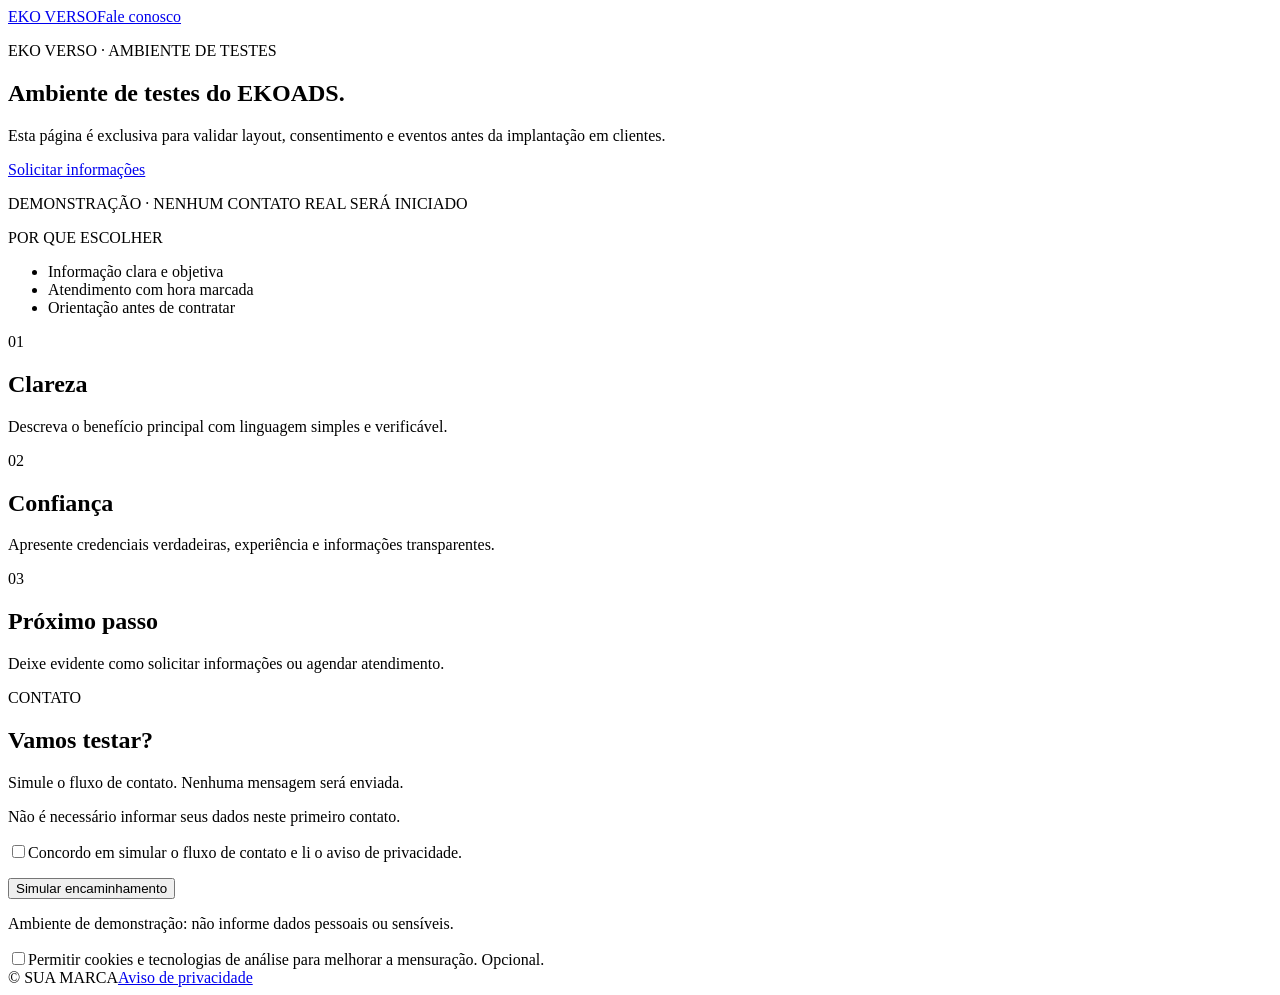
==== modules/landing-pages-demo/index.html @ 235c8230 "feat: add isolated Eko Verso landing page test environment" ====
<!doctype html>
<html lang="pt-BR">
<head>
<meta charset="utf-8"><meta name="viewport" content="width=device-width,initial-scale=1">
<meta name="description" content="Ambiente de homologação Eko Verso. Simulação local, sem envio de mensagens.">
<meta name="theme-color" content="#0b1020"><title>Eko Verso | Ambiente de testes</title>
<link rel="stylesheet" href="styles.css"><script src="config.js" defer></script><script src="gtm-loader.js" defer></script><script src="../tracking/event-validator.js" defer></script><script src="app.js" defer></script>
</head>
<body>
<header class="topbar"><a class="brand" href="#" aria-label="Página inicial">EKO VERSO</a><a class="top-cta" href="#contato">Fale conosco</a></header>
<main>
<section class="hero">
<div class="hero-copy"><p class="eyebrow">EKO VERSO · AMBIENTE DE TESTES</p><h1>Ambiente de testes do EKOADS.</h1><p class="lead">Esta página é exclusiva para validar layout, consentimento e eventos antes da implantação em clientes.</p><a class="button" href="#contato" data-track="hero_cta_click">Solicitar informações</a><p class="micro">DEMONSTRAÇÃO · NENHUM CONTATO REAL SERÁ INICIADO</p></div>
<div class="hero-card"><span class="card-kicker">POR QUE ESCOLHER</span><ul><li>Informação clara e objetiva</li><li>Atendimento com hora marcada</li><li>Orientação antes de contratar</li></ul></div>
</section>
<section class="benefits"><article><span>01</span><h2>Clareza</h2><p>Descreva o benefício principal com linguagem simples e verificável.</p></article><article><span>02</span><h2>Confiança</h2><p>Apresente credenciais verdadeiras, experiência e informações transparentes.</p></article><article><span>03</span><h2>Próximo passo</h2><p>Deixe evidente como solicitar informações ou agendar atendimento.</p></article></section>
<section class="contact" id="contato"><div><p class="eyebrow">CONTATO</p><h2>Vamos testar?</h2><p>Simule o fluxo de contato. Nenhuma mensagem será enviada.</p></div>
<form id="lead-form" novalidate><p class="form-intro">Não é necessário informar seus dados neste primeiro contato.</p><label class="consent"><input id="consent" type="checkbox" required><span>Concordo em simular o fluxo de contato e li o aviso de privacidade.</span></label><p id="form-error" class="error" role="alert" aria-live="polite"></p><button class="button" type="submit">Simular encaminhamento</button><p class="privacy">Ambiente de demonstração: não informe dados pessoais ou sensíveis.</p><label class="consent"><input id="analytics-consent" type="checkbox"><span>Permitir cookies e tecnologias de análise para melhorar a mensuração. Opcional.</span></label></form>
</section>
</main>
<footer><span>© <span id="year"></span> SUA MARCA</span><a href="#" id="privacy-link">Aviso de privacidade</a></footer>
<div class="modal" id="privacy-modal" hidden><div class="modal-card" role="dialog" aria-modal="true" aria-labelledby="privacy-title"><button id="close-privacy" class="close" aria-label="Fechar">×</button><h2 id="privacy-title">Aviso de privacidade</h2><p>Este modelo não armazena os dados do formulário em servidor. Ao continuar, você abrirá o WhatsApp, serviço externo sujeito às próprias políticas. Use somente dados necessários para iniciar o contato. Não compartilhe informações clínicas ou sensíveis por este formulário.</p></div></div>
<noscript>Ative JavaScript para usar o formulário de contato.</noscript>
</body></html>
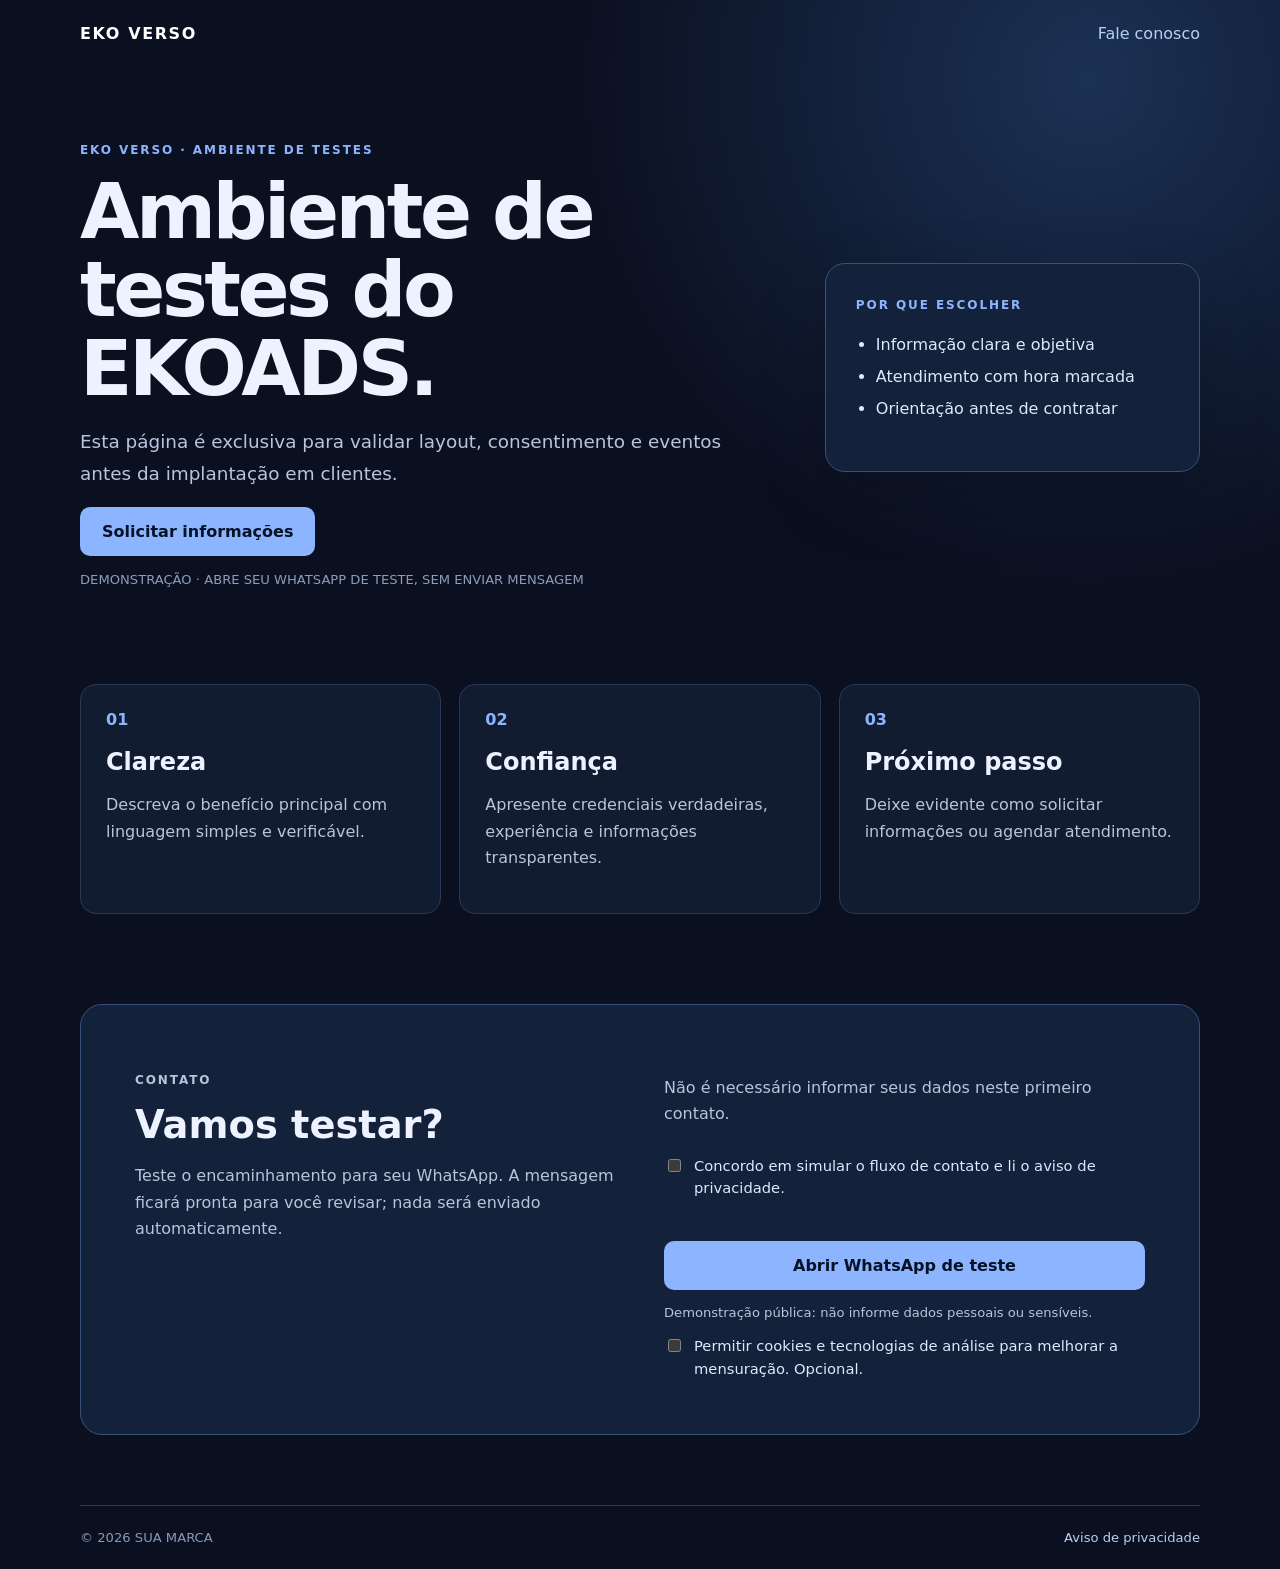
==== commit ffdf7ae8: "docs: clarify demo WhatsApp handoff" ====
--- a/modules/landing-pages-demo/index.html
+++ b/modules/landing-pages-demo/index.html
@@ -10,12 +10,12 @@
 <header class="topbar"><a class="brand" href="#" aria-label="Página inicial">EKO VERSO</a><a class="top-cta" href="#contato">Fale conosco</a></header>
 <main>
 <section class="hero">
-<div class="hero-copy"><p class="eyebrow">EKO VERSO · AMBIENTE DE TESTES</p><h1>Ambiente de testes do EKOADS.</h1><p class="lead">Esta página é exclusiva para validar layout, consentimento e eventos antes da implantação em clientes.</p><a class="button" href="#contato" data-track="hero_cta_click">Solicitar informações</a><p class="micro">DEMONSTRAÇÃO · NENHUM CONTATO REAL SERÁ INICIADO</p></div>
+<div class="hero-copy"><p class="eyebrow">EKO VERSO · AMBIENTE DE TESTES</p><h1>Ambiente de testes do EKOADS.</h1><p class="lead">Esta página é exclusiva para validar layout, consentimento e eventos antes da implantação em clientes.</p><a class="button" href="#contato" data-track="hero_cta_click">Solicitar informações</a><p class="micro">DEMONSTRAÇÃO · ABRE SEU WHATSAPP DE TESTE, SEM ENVIAR MENSAGEM</p></div>
 <div class="hero-card"><span class="card-kicker">POR QUE ESCOLHER</span><ul><li>Informação clara e objetiva</li><li>Atendimento com hora marcada</li><li>Orientação antes de contratar</li></ul></div>
 </section>
 <section class="benefits"><article><span>01</span><h2>Clareza</h2><p>Descreva o benefício principal com linguagem simples e verificável.</p></article><article><span>02</span><h2>Confiança</h2><p>Apresente credenciais verdadeiras, experiência e informações transparentes.</p></article><article><span>03</span><h2>Próximo passo</h2><p>Deixe evidente como solicitar informações ou agendar atendimento.</p></article></section>
-<section class="contact" id="contato"><div><p class="eyebrow">CONTATO</p><h2>Vamos testar?</h2><p>Simule o fluxo de contato. Nenhuma mensagem será enviada.</p></div>
-<form id="lead-form" novalidate><p class="form-intro">Não é necessário informar seus dados neste primeiro contato.</p><label class="consent"><input id="consent" type="checkbox" required><span>Concordo em simular o fluxo de contato e li o aviso de privacidade.</span></label><p id="form-error" class="error" role="alert" aria-live="polite"></p><button class="button" type="submit">Simular encaminhamento</button><p class="privacy">Ambiente de demonstração: não informe dados pessoais ou sensíveis.</p><label class="consent"><input id="analytics-consent" type="checkbox"><span>Permitir cookies e tecnologias de análise para melhorar a mensuração. Opcional.</span></label></form>
+<section class="contact" id="contato"><div><p class="eyebrow">CONTATO</p><h2>Vamos testar?</h2><p>Teste o encaminhamento para seu WhatsApp. A mensagem ficará pronta para você revisar; nada será enviado automaticamente.</p></div>
+<form id="lead-form" novalidate><p class="form-intro">Não é necessário informar seus dados neste primeiro contato.</p><label class="consent"><input id="consent" type="checkbox" required><span>Concordo em simular o fluxo de contato e li o aviso de privacidade.</span></label><p id="form-error" class="error" role="alert" aria-live="polite"></p><button class="button" type="submit">Abrir WhatsApp de teste</button><p class="privacy">Demonstração pública: não informe dados pessoais ou sensíveis.</p><label class="consent"><input id="analytics-consent" type="checkbox"><span>Permitir cookies e tecnologias de análise para melhorar a mensuração. Opcional.</span></label></form>
 </section>
 </main>
 <footer><span>© <span id="year"></span> SUA MARCA</span><a href="#" id="privacy-link">Aviso de privacidade</a></footer>
--- a/modules/landing-pages-demo/styles.css
+++ b/modules/landing-pages-demo/styles.css
@@ -0,0 +1 @@
+:root{font-family:Inter,ui-sans-serif,system-ui,-apple-system,"Segoe UI",sans-serif;color:#eef2ff;background:#0b1020;color-scheme:dark}*{box-sizing:border-box}html{scroll-behavior:smooth}body{margin:0;background:radial-gradient(circle at 85% 5%,#1b3155 0,transparent 32rem),#0b1020}.topbar,footer{width:min(1120px,calc(100% - 40px));margin:auto;display:flex;align-items:center;justify-content:space-between;padding:24px 0}.brand{font-weight:900;letter-spacing:.1em;color:#fff;text-decoration:none}.top-cta,footer a{color:#b8cff5;text-decoration:none}.hero{width:min(1120px,calc(100% - 40px));margin:64px auto 80px;display:grid;grid-template-columns:1.3fr .7fr;gap:48px;align-items:center}.eyebrow,.card-kicker{color:#8db5ff;font-size:.75rem;font-weight:800;letter-spacing:.16em}.hero h1{font-size:clamp(2.6rem,6vw,5rem);line-height:1.02;letter-spacing:-.045em;margin:16px 0}.lead{color:#b8c4dc;font-size:1.15rem;line-height:1.7;max-width:650px}.button{display:inline-flex;justify-content:center;align-items:center;border:0;border-radius:10px;background:#8db5ff;color:#071226;padding:15px 22px;font-weight:850;text-decoration:none;cursor:pointer;font:inherit;font-weight:850}.micro,.privacy{font-size:.82rem;color:#8d9db8;line-height:1.6}.hero-card{background:#14213a;border:1px solid #37517b;border-radius:20px;padding:30px;box-shadow:0 24px 70px #0003}.hero-card ul{padding-left:20px;color:#dce8ff;line-height:2}.benefits{width:min(1120px,calc(100% - 40px));margin:0 auto 90px;display:grid;grid-template-columns:repeat(3,1fr);gap:18px}.benefits article{padding:25px;border:1px solid #293955;border-radius:16px;background:#111c31}.benefits article span{color:#8db5ff;font-weight:900}.benefits h2{margin-bottom:8px}.benefits p,.contact p{color:#b8c4dc;line-height:1.65}.contact{width:min(1120px,calc(100% - 40px));margin:0 auto 70px;padding:clamp(24px,5vw,54px);display:grid;grid-template-columns:1fr 1fr;gap:48px;background:#14213a;border:1px solid #37517b;border-radius:22px}.contact h2{font-size:2.4rem;margin:8px 0}.contact form{display:grid;gap:12px}.contact label{font-size:.92rem;color:#dce8ff}.contact input:not([type=checkbox]){width:100%;padding:14px;border:1px solid #40516f;border-radius:9px;background:#0b1428;color:#fff;font:inherit}.consent{display:flex;gap:10px;align-items:flex-start;line-height:1.5}.consent input{margin-top:4px}.error{min-height:1.2em;color:#ffb4b4!important;font-size:.9rem;margin:0}.error.success{color:#9be7b0!important}.privacy{margin:0}footer{border-top:1px solid #293955;color:#8799b8;font-size:.82rem}.modal{position:fixed;inset:0;background:#000a;display:grid;place-items:center;padding:20px}.modal[hidden]{display:none}.modal-card{position:relative;max-width:520px;padding:30px;border-radius:16px;background:#14213a;border:1px solid #40516f;line-height:1.7}.close{position:absolute;right:14px;top:10px;background:none;border:0;color:#fff;font-size:1.8rem;cursor:pointer}@media(max-width:760px){.hero{grid-template-columns:1fr;margin:40px auto 60px;gap:28px}.benefits{grid-template-columns:1fr;margin-bottom:60px}.contact{grid-template-columns:1fr;gap:24px}.topbar,footer{width:calc(100% - 28px)}.hero,.benefits,.contact{width:calc(100% - 28px)}}
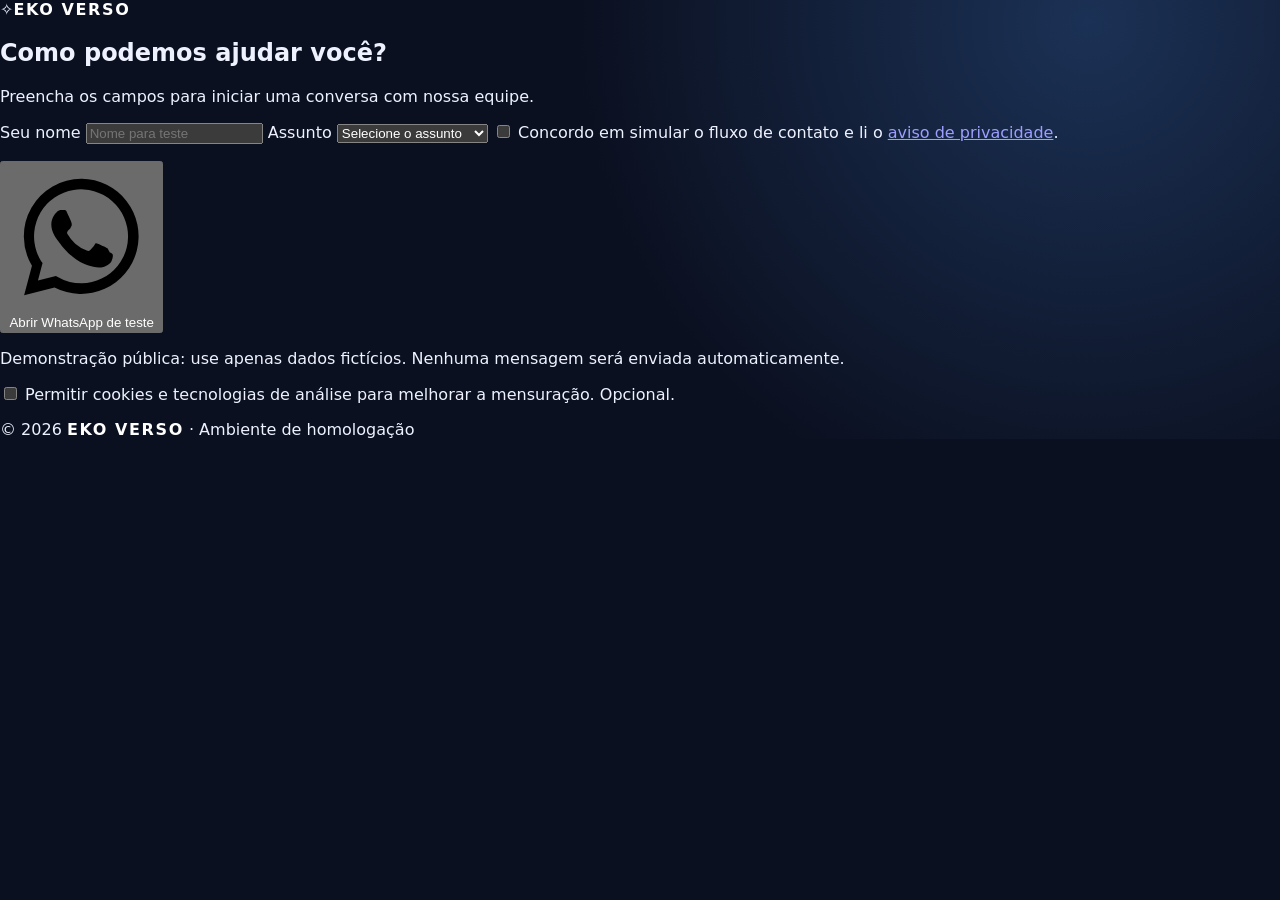
==== commit 24a6fd8c: "Redesign demo landing page as compact contact card" ====
--- a/modules/landing-pages-demo/index.html
+++ b/modules/landing-pages-demo/index.html
@@ -1,24 +1,66 @@
 <!doctype html>
 <html lang="pt-BR">
 <head>
-<meta charset="utf-8"><meta name="viewport" content="width=device-width,initial-scale=1">
-<meta name="description" content="Ambiente de homologação Eko Verso. Simulação local, sem envio de mensagens.">
-<meta name="theme-color" content="#0b1020"><title>Eko Verso | Ambiente de testes</title>
-<link rel="stylesheet" href="styles.css"><script src="config.js" defer></script><script src="gtm-loader.js" defer></script><script src="../tracking/event-validator.js" defer></script><script src="app.js" defer></script>
+<meta charset="utf-8">
+<meta name="viewport" content="width=device-width,initial-scale=1">
+<meta name="description" content="Ambiente de homologação Eko Verso. Simulação de contato sem envio automático de mensagens.">
+<meta name="theme-color" content="#f4f7fb">
+<title>Eko Verso | Atendimento de teste</title>
+<link rel="stylesheet" href="styles.css">
+<script src="config.js" defer></script>
+<script src="gtm-loader.js" defer></script>
+<script src="../tracking/event-validator.js" defer></script>
+<script src="app.js" defer></script>
 </head>
 <body>
-<header class="topbar"><a class="brand" href="#" aria-label="Página inicial">EKO VERSO</a><a class="top-cta" href="#contato">Fale conosco</a></header>
-<main>
-<section class="hero">
-<div class="hero-copy"><p class="eyebrow">EKO VERSO · AMBIENTE DE TESTES</p><h1>Ambiente de testes do EKOADS.</h1><p class="lead">Esta página é exclusiva para validar layout, consentimento e eventos antes da implantação em clientes.</p><a class="button" href="#contato" data-track="hero_cta_click">Solicitar informações</a><p class="micro">DEMONSTRAÇÃO · ABRE SEU WHATSAPP DE TESTE, SEM ENVIAR MENSAGEM</p></div>
-<div class="hero-card"><span class="card-kicker">POR QUE ESCOLHER</span><ul><li>Informação clara e objetiva</li><li>Atendimento com hora marcada</li><li>Orientação antes de contratar</li></ul></div>
-</section>
-<section class="benefits"><article><span>01</span><h2>Clareza</h2><p>Descreva o benefício principal com linguagem simples e verificável.</p></article><article><span>02</span><h2>Confiança</h2><p>Apresente credenciais verdadeiras, experiência e informações transparentes.</p></article><article><span>03</span><h2>Próximo passo</h2><p>Deixe evidente como solicitar informações ou agendar atendimento.</p></article></section>
-<section class="contact" id="contato"><div><p class="eyebrow">CONTATO</p><h2>Vamos testar?</h2><p>Teste o encaminhamento para seu WhatsApp. A mensagem ficará pronta para você revisar; nada será enviado automaticamente.</p></div>
-<form id="lead-form" novalidate><p class="form-intro">Não é necessário informar seus dados neste primeiro contato.</p><label class="consent"><input id="consent" type="checkbox" required><span>Concordo em simular o fluxo de contato e li o aviso de privacidade.</span></label><p id="form-error" class="error" role="alert" aria-live="polite"></p><button class="button" type="submit">Abrir WhatsApp de teste</button><p class="privacy">Demonstração pública: não informe dados pessoais ou sensíveis.</p><label class="consent"><input id="analytics-consent" type="checkbox"><span>Permitir cookies e tecnologias de análise para melhorar a mensuração. Opcional.</span></label></form>
-</section>
+<main class="page-shell">
+  <section class="contact-card" id="contato" aria-labelledby="page-title">
+    <div class="brand-mark" aria-hidden="true"><span class="brand-symbol">✧</span><span class="brand-name brand">EKO VERSO</span></div>
+    <h1 id="page-title">Como podemos ajudar você?</h1>
+    <p class="intro">Preencha os campos para iniciar uma conversa com nossa equipe.</p>
+
+    <form id="lead-form" novalidate>
+      <label class="field-label" for="lead-name">Seu nome</label>
+      <input id="lead-name" name="name" type="text" autocomplete="off" placeholder="Nome para teste" aria-label="Nome para teste">
+
+      <label class="field-label" for="lead-subject">Assunto</label>
+      <select id="lead-subject" name="subject">
+        <option value="">Selecione o assunto</option>
+        <option value="Informações gerais">Informações gerais</option>
+        <option value="Serviços">Conhecer os serviços</option>
+        <option value="Agendamento">Agendamento</option>
+      </select>
+
+      <label class="simulation-consent">
+        <input id="consent" type="checkbox" required>
+        <span>Concordo em simular o fluxo de contato e li o <a href="#" id="privacy-link">aviso de privacidade</a>.</span>
+      </label>
+
+      <p id="form-error" class="error" role="alert" aria-live="polite"></p>
+
+      <button class="whatsapp-button" type="submit" aria-label="Abrir WhatsApp de teste">
+        <svg viewBox="0 0 32 32" aria-hidden="true"><path d="M16 3.2A12.5 12.5 0 0 0 5.2 22.1L3.5 28.5l6.6-1.7A12.5 12.5 0 1 0 16 3.2Zm0 22.7a10.2 10.2 0 0 1-5.2-1.4l-.4-.2-3.9 1 1-3.8-.3-.4A10.2 10.2 0 1 1 16 25.9Zm5.6-7.6c-.3-.2-1.8-.9-2.1-1s-.5-.2-.7.2-.8 1-1 1.2-.4.2-.7.1a8.4 8.4 0 0 1-2.5-1.5 9.3 9.3 0 0 1-1.7-2.1c-.2-.3 0-.5.1-.7l.5-.5.3-.6c.1-.2 0-.4 0-.6s-.7-1.7-1-2.3c-.2-.6-.5-.5-.7-.5h-.6c-.2 0-.6.1-.9.4s-1.2 1.2-1.2 2.8 1.2 3.2 1.4 3.4 2.4 3.7 5.8 5.1c.8.3 1.4.5 1.9.6.8.2 1.5.2 2 .1.6-.1 1.8-.7 2-1.4.3-.7.3-1.3.2-1.4-.1-.2-.3-.3-.6-.4Z"/></svg>
+        <span>Abrir WhatsApp de teste</span>
+      </button>
+
+      <p class="demo-note">Demonstração pública: use apenas dados fictícios. Nenhuma mensagem será enviada automaticamente.</p>
+
+      <label class="analytics-consent">
+        <input id="analytics-consent" type="checkbox">
+        <span>Permitir cookies e tecnologias de análise para melhorar a mensuração. Opcional.</span>
+      </label>
+    </form>
+  </section>
+  <p class="page-foot">© <span id="year"></span> <span class="brand">EKO VERSO</span> · Ambiente de homologação</p>
 </main>
-<footer><span>© <span id="year"></span> SUA MARCA</span><a href="#" id="privacy-link">Aviso de privacidade</a></footer>
-<div class="modal" id="privacy-modal" hidden><div class="modal-card" role="dialog" aria-modal="true" aria-labelledby="privacy-title"><button id="close-privacy" class="close" aria-label="Fechar">×</button><h2 id="privacy-title">Aviso de privacidade</h2><p>Este modelo não armazena os dados do formulário em servidor. Ao continuar, você abrirá o WhatsApp, serviço externo sujeito às próprias políticas. Use somente dados necessários para iniciar o contato. Não compartilhe informações clínicas ou sensíveis por este formulário.</p></div></div>
-<noscript>Ative JavaScript para usar o formulário de contato.</noscript>
-</body></html>+
+<div class="modal" id="privacy-modal" hidden>
+  <div class="modal-card" role="dialog" aria-modal="true" aria-labelledby="privacy-title">
+    <button id="close-privacy" class="close" aria-label="Fechar">×</button>
+    <h2 id="privacy-title">Aviso de privacidade</h2>
+    <p>Este ambiente é demonstrativo. Não informe dados pessoais reais ou informações clínicas. Os dados digitados não são armazenados em servidor. Ao continuar, o WhatsApp será aberto para revisão; nenhuma mensagem será enviada automaticamente.</p>
+  </div>
+</div>
+<noscript>Ative JavaScript para usar a demonstração de contato.</noscript>
+</body>
+</html>
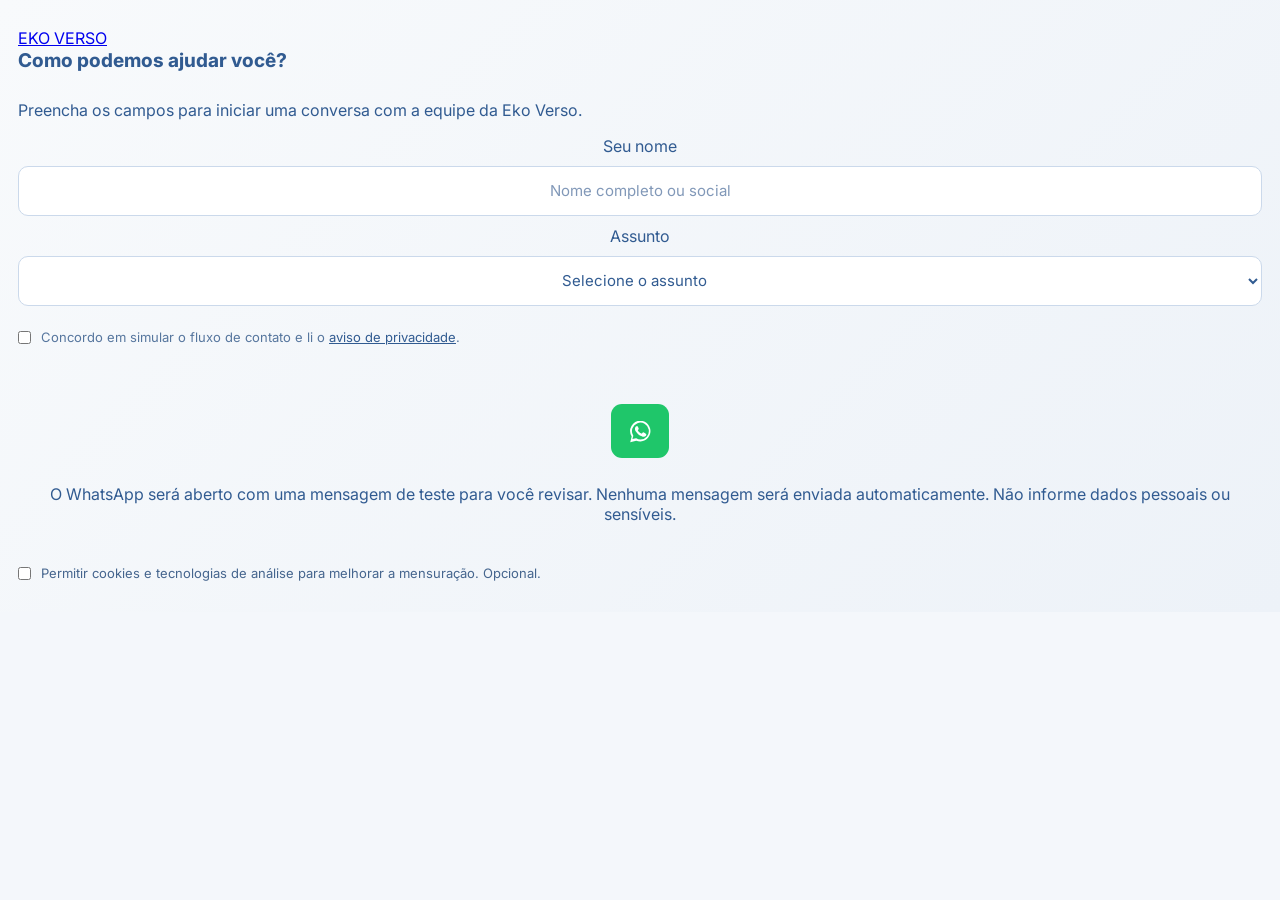
==== commit ec9cc84f: "Match EKOADS demo form to Eko Clinica campaign landing layout" ====
--- a/modules/landing-pages-demo/index.html
+++ b/modules/landing-pages-demo/index.html
@@ -1,66 +1,30 @@
 <!doctype html>
 <html lang="pt-BR">
 <head>
-<meta charset="utf-8">
-<meta name="viewport" content="width=device-width,initial-scale=1">
-<meta name="description" content="Ambiente de homologação Eko Verso. Simulação de contato sem envio automático de mensagens.">
-<meta name="theme-color" content="#f4f7fb">
-<title>Eko Verso | Atendimento de teste</title>
-<link rel="stylesheet" href="styles.css">
-<script src="config.js" defer></script>
-<script src="gtm-loader.js" defer></script>
-<script src="../tracking/event-validator.js" defer></script>
-<script src="app.js" defer></script>
+<meta charset="utf-8"><meta name="viewport" content="width=device-width, initial-scale=1">
+<meta name="description" content="Eko Verso Digital — formulário de demonstração para validar contato, consentimento e mensuração.">
+<meta name="theme-color" content="#f5f7fb"><title>Eko Verso | Contato de demonstração</title>
+<link rel="preconnect" href="https://fonts.googleapis.com"><link rel="preconnect" href="https://fonts.gstatic.com" crossorigin>
+<link href="https://fonts.googleapis.com/css2?family=Inter:wght@400;500;600;700;800&display=swap" rel="stylesheet">
+<link rel="stylesheet" href="styles.css?v=eko-clinica-layout-2">
+<script src="config.js" defer></script><script src="gtm-loader.js" defer></script>
+<script src="../tracking/event-validator.js" defer></script><script src="app.js" defer></script>
 </head>
 <body>
-<main class="page-shell">
-  <section class="contact-card" id="contato" aria-labelledby="page-title">
-    <div class="brand-mark" aria-hidden="true"><span class="brand-symbol">✧</span><span class="brand-name brand">EKO VERSO</span></div>
-    <h1 id="page-title">Como podemos ajudar você?</h1>
-    <p class="intro">Preencha os campos para iniciar uma conversa com nossa equipe.</p>
-
-    <form id="lead-form" novalidate>
-      <label class="field-label" for="lead-name">Seu nome</label>
-      <input id="lead-name" name="name" type="text" autocomplete="off" placeholder="Nome para teste" aria-label="Nome para teste">
-
-      <label class="field-label" for="lead-subject">Assunto</label>
-      <select id="lead-subject" name="subject">
-        <option value="">Selecione o assunto</option>
-        <option value="Informações gerais">Informações gerais</option>
-        <option value="Serviços">Conhecer os serviços</option>
-        <option value="Agendamento">Agendamento</option>
-      </select>
-
-      <label class="simulation-consent">
-        <input id="consent" type="checkbox" required>
-        <span>Concordo em simular o fluxo de contato e li o <a href="#" id="privacy-link">aviso de privacidade</a>.</span>
-      </label>
-
-      <p id="form-error" class="error" role="alert" aria-live="polite"></p>
-
-      <button class="whatsapp-button" type="submit" aria-label="Abrir WhatsApp de teste">
-        <svg viewBox="0 0 32 32" aria-hidden="true"><path d="M16 3.2A12.5 12.5 0 0 0 5.2 22.1L3.5 28.5l6.6-1.7A12.5 12.5 0 1 0 16 3.2Zm0 22.7a10.2 10.2 0 0 1-5.2-1.4l-.4-.2-3.9 1 1-3.8-.3-.4A10.2 10.2 0 1 1 16 25.9Zm5.6-7.6c-.3-.2-1.8-.9-2.1-1s-.5-.2-.7.2-.8 1-1 1.2-.4.2-.7.1a8.4 8.4 0 0 1-2.5-1.5 9.3 9.3 0 0 1-1.7-2.1c-.2-.3 0-.5.1-.7l.5-.5.3-.6c.1-.2 0-.4 0-.6s-.7-1.7-1-2.3c-.2-.6-.5-.5-.7-.5h-.6c-.2 0-.6.1-.9.4s-1.2 1.2-1.2 2.8 1.2 3.2 1.4 3.4 2.4 3.7 5.8 5.1c.8.3 1.4.5 1.9.6.8.2 1.5.2 2 .1.6-.1 1.8-.7 2-1.4.3-.7.3-1.3.2-1.4-.1-.2-.3-.3-.6-.4Z"/></svg>
-        <span>Abrir WhatsApp de teste</span>
-      </button>
-
-      <p class="demo-note">Demonstração pública: use apenas dados fictícios. Nenhuma mensagem será enviada automaticamente.</p>
-
-      <label class="analytics-consent">
-        <input id="analytics-consent" type="checkbox">
-        <span>Permitir cookies e tecnologias de análise para melhorar a mensuração. Opcional.</span>
-      </label>
-    </form>
-  </section>
-  <p class="page-foot">© <span id="year"></span> <span class="brand">EKO VERSO</span> · Ambiente de homologação</p>
-</main>
-
-<div class="modal" id="privacy-modal" hidden>
-  <div class="modal-card" role="dialog" aria-modal="true" aria-labelledby="privacy-title">
-    <button id="close-privacy" class="close" aria-label="Fechar">×</button>
-    <h2 id="privacy-title">Aviso de privacidade</h2>
-    <p>Este ambiente é demonstrativo. Não informe dados pessoais reais ou informações clínicas. Os dados digitados não são armazenados em servidor. Ao continuar, o WhatsApp será aberto para revisão; nenhuma mensagem será enviada automaticamente.</p>
-  </div>
-</div>
-<noscript>Ative JavaScript para usar a demonstração de contato.</noscript>
-</body>
-</html>+<main class="landing"><section class="card" aria-labelledby="form-title">
+<a class="brand" href="#form-title" aria-label="Eko Verso Digital"><span class="brand-symbol" aria-hidden="true">✦</span><span class="brand-name">EKO VERSO</span><span class="brand-subtitle">DIGITAL</span></a>
+<h1 id="form-title">Como podemos ajudar você?</h1>
+<p class="description">Preencha os campos para iniciar uma conversa com a equipe da Eko Verso.</p>
+<form id="lead-form" novalidate>
+<label for="lead-name">Seu nome</label><input id="lead-name" name="name" type="text" autocomplete="off" maxlength="80" placeholder="Nome completo ou social">
+<label for="lead-subject">Assunto</label><select id="lead-subject" name="subject">
+<option value="">Selecione o assunto</option><option value="Presença digital">Presença digital</option><option value="Sites e landing pages">Sites e landing pages</option><option value="Google Ads">Google Ads</option><option value="Meta Ads">Meta Ads</option><option value="Mensuração e analytics">Mensuração e analytics</option><option value="Outras informações">Outras informações</option>
+</select>
+<label class="simulation-consent"><input id="consent" type="checkbox" required><span>Concordo em simular o fluxo de contato e li o <a href="#" id="privacy-link">aviso de privacidade</a>.</span></label>
+<p id="form-error" class="feedback" role="status" aria-live="polite"></p>
+<button class="whatsapp-button" type="submit" aria-label="Continuar pelo WhatsApp"><svg viewBox="0 0 32 32" aria-hidden="true"><path fill="currentColor" d="M16.02 3.2a12.3 12.3 0 0 0-10.5 18.7L3.8 28.8l7.1-1.9a12.3 12.3 0 1 0 5.1-23.7Zm0 22.3c-1.8 0-3.5-.5-5-1.4l-.4-.2-4.2 1.1 1.1-4.1-.3-.4a10 10 0 1 1 8.8 5Zm5.5-7.5c-.3-.2-1.8-.9-2.1-1s-.5-.2-.7.2-.8 1-1 1.2-.4.2-.7.1a8.2 8.2 0 0 1-2.4-1.5 9 9 0 0 1-1.7-2.1c-.2-.3 0-.5.1-.6l.5-.6c.2-.2.2-.4.3-.6s0-.4 0-.6l-1-2.3c-.2-.6-.5-.5-.7-.5h-.6c-.2 0-.6.1-.9.4s-1.2 1.2-1.2 2.8 1.2 3.2 1.4 3.4c.2.2 2.4 3.7 5.8 5.1.8.4 1.4.5 1.9.7.8.2 1.5.2 2 .1.6-.1 1.8-.8 2.1-1.5s.3-1.4.2-1.5-.3-.2-.6-.4Z"/></svg></button>
+<p class="privacy">O WhatsApp será aberto com uma mensagem de teste para você revisar. Nenhuma mensagem será enviada automaticamente. Não informe dados pessoais ou sensíveis.</p>
+<label class="analytics-consent"><input id="analytics-consent" type="checkbox"><span>Permitir cookies e tecnologias de análise para melhorar a mensuração. Opcional.</span></label>
+</form></section></main>
+<div class="modal" id="privacy-modal" hidden><div class="modal-card" role="dialog" aria-modal="true" aria-labelledby="privacy-title"><button id="close-privacy" class="close" type="button" aria-label="Fechar">×</button><h2 id="privacy-title">Aviso de privacidade</h2><p>Esta é uma demonstração pública da Eko Verso Digital. Utilize somente informações fictícias. Os dados digitados não são armazenados em servidor. O WhatsApp será aberto para revisão e nenhuma mensagem será enviada automaticamente. O consentimento analítico é opcional e controla o carregamento das ferramentas de mensuração desta demonstração.</p></div></div>
+<noscript>Ative o JavaScript para utilizar esta demonstração.</noscript></body></html>
--- a/modules/landing-pages-demo/styles.css
+++ b/modules/landing-pages-demo/styles.css
@@ -1 +1,38 @@
-:root{font-family:Inter,ui-sans-serif,system-ui,-apple-system,"Segoe UI",sans-serif;color:#eef2ff;background:#0b1020;color-scheme:dark}*{box-sizing:border-box}html{scroll-behavior:smooth}body{margin:0;background:radial-gradient(circle at 85% 5%,#1b3155 0,transparent 32rem),#0b1020}.topbar,footer{width:min(1120px,calc(100% - 40px));margin:auto;display:flex;align-items:center;justify-content:space-between;padding:24px 0}.brand{font-weight:900;letter-spacing:.1em;color:#fff;text-decoration:none}.top-cta,footer a{color:#b8cff5;text-decoration:none}.hero{width:min(1120px,calc(100% - 40px));margin:64px auto 80px;display:grid;grid-template-columns:1.3fr .7fr;gap:48px;align-items:center}.eyebrow,.card-kicker{color:#8db5ff;font-size:.75rem;font-weight:800;letter-spacing:.16em}.hero h1{font-size:clamp(2.6rem,6vw,5rem);line-height:1.02;letter-spacing:-.045em;margin:16px 0}.lead{color:#b8c4dc;font-size:1.15rem;line-height:1.7;max-width:650px}.button{display:inline-flex;justify-content:center;align-items:center;border:0;border-radius:10px;background:#8db5ff;color:#071226;padding:15px 22px;font-weight:850;text-decoration:none;cursor:pointer;font:inherit;font-weight:850}.micro,.privacy{font-size:.82rem;color:#8d9db8;line-height:1.6}.hero-card{background:#14213a;border:1px solid #37517b;border-radius:20px;padding:30px;box-shadow:0 24px 70px #0003}.hero-card ul{padding-left:20px;color:#dce8ff;line-height:2}.benefits{width:min(1120px,calc(100% - 40px));margin:0 auto 90px;display:grid;grid-template-columns:repeat(3,1fr);gap:18px}.benefits article{padding:25px;border:1px solid #293955;border-radius:16px;background:#111c31}.benefits article span{color:#8db5ff;font-weight:900}.benefits h2{margin-bottom:8px}.benefits p,.contact p{color:#b8c4dc;line-height:1.65}.contact{width:min(1120px,calc(100% - 40px));margin:0 auto 70px;padding:clamp(24px,5vw,54px);display:grid;grid-template-columns:1fr 1fr;gap:48px;background:#14213a;border:1px solid #37517b;border-radius:22px}.contact h2{font-size:2.4rem;margin:8px 0}.contact form{display:grid;gap:12px}.contact label{font-size:.92rem;color:#dce8ff}.contact input:not([type=checkbox]){width:100%;padding:14px;border:1px solid #40516f;border-radius:9px;background:#0b1428;color:#fff;font:inherit}.consent{display:flex;gap:10px;align-items:flex-start;line-height:1.5}.consent input{margin-top:4px}.error{min-height:1.2em;color:#ffb4b4!important;font-size:.9rem;margin:0}.error.success{color:#9be7b0!important}.privacy{margin:0}footer{border-top:1px solid #293955;color:#8799b8;font-size:.82rem}.modal{position:fixed;inset:0;background:#000a;display:grid;place-items:center;padding:20px}.modal[hidden]{display:none}.modal-card{position:relative;max-width:520px;padding:30px;border-radius:16px;background:#14213a;border:1px solid #40516f;line-height:1.7}.close{position:absolute;right:14px;top:10px;background:none;border:0;color:#fff;font-size:1.8rem;cursor:pointer}@media(max-width:760px){.hero{grid-template-columns:1fr;margin:40px auto 60px;gap:28px}.benefits{grid-template-columns:1fr;margin-bottom:60px}.contact{grid-template-columns:1fr;gap:24px}.topbar,footer{width:calc(100% - 28px)}.hero,.benefits,.contact{width:calc(100% - 28px)}}+:root{font-family:Inter,ui-sans-serif,system-ui,-apple-system,"Segoe UI",sans-serif;color:#315b91;background:#f4f7fb;color-scheme:light;font-synthesis:none;text-rendering:optimizeLegibility}
+*{box-sizing:border-box}
+html,body{min-height:100%;margin:0}
+body{background:linear-gradient(135deg,#f8fafc 0%,#edf2f8 100%);display:grid;place-items:center;padding:28px 18px}
+.page-shell{width:100%;max-width:520px}
+.contact-card{width:100%;padding:38px 28px 30px;background:#f4f7fb;border-radius:15px;box-shadow:0 16px 42px rgba(29,53,87,.14);text-align:center}
+.brand-mark{width:58px;height:58px;margin:0 auto 28px;background:#0750ad;color:#fff;display:flex;flex-direction:column;align-items:center;justify-content:center;gap:1px}
+.brand-symbol{font-size:22px;line-height:1}
+.brand-name{font-size:6px;font-weight:800;letter-spacing:.06em;color:#fff}
+h1{font-size:19px;line-height:1.35;margin:0 0 26px;color:#315b91;font-weight:750}
+.intro{font-size:15px;line-height:1.5;color:#56769e;margin:0 0 27px}
+#lead-form{display:flex;flex-direction:column;gap:10px;text-align:center}
+.field-label{font-size:14px;font-weight:700;color:#315b91;margin-top:1px}
+#lead-name,#lead-subject{width:100%;height:50px;border:1px solid #cbd9eb;border-radius:10px;background:#fff;color:#315b91;padding:0 15px;font:inherit;font-size:15px;text-align:center;outline:none}
+#lead-name::placeholder{color:#8198b8}
+#lead-name:focus,#lead-subject:focus{border-color:#5d91d5;box-shadow:0 0 0 3px rgba(66,133,210,.12)}
+#lead-subject{appearance:auto;cursor:pointer}
+.simulation-consent,.analytics-consent{display:flex;align-items:flex-start;gap:10px;text-align:left;font-size:13px;line-height:1.5;color:#56769e}
+.simulation-consent{margin:12px 0 2px}
+.simulation-consent input,.analytics-consent input{flex:0 0 auto;margin:3px 0 0;accent-color:#0750ad}
+.simulation-consent a{color:#315b91;text-decoration:underline}
+.whatsapp-button{width:58px;height:54px;align-self:center;border:0;border-radius:11px;background:#1fc66a;color:white;display:flex;align-items:center;justify-content:center;gap:8px;cursor:pointer;margin:3px auto 0;padding:0 14px;transition:filter .15s,transform .15s}
+.whatsapp-button svg{width:27px;height:27px;fill:currentColor;flex:0 0 auto}
+.whatsapp-button span{position:absolute;width:1px;height:1px;overflow:hidden;clip:rect(0,0,0,0);white-space:nowrap}
+.whatsapp-button:hover{filter:brightness(.96);transform:translateY(-1px)}
+.whatsapp-button:focus-visible{outline:3px solid rgba(31,198,106,.3);outline-offset:3px}
+.demo-note{font-size:12px;line-height:1.5;color:#6682a7;margin:24px 0 4px}
+.analytics-consent{margin-top:14px;color:#45658e}
+.error{min-height:0;margin:0;color:#b42318;font-size:13px;line-height:1.4}
+.error:empty{display:none}
+.error.success{color:#16834b}
+.page-foot{text-align:center;color:#8a9db7;font-size:11px;margin:18px 0 0}
+.modal{position:fixed;inset:0;background:rgba(12,25,43,.48);display:grid;place-items:center;padding:20px}
+.modal[hidden]{display:none}
+.modal-card{position:relative;width:min(100%,480px);padding:30px;border-radius:14px;background:#f4f7fb;color:#45658e;box-shadow:0 18px 50px rgba(0,0,0,.2);line-height:1.65}
+.modal-card h2{font-size:19px;color:#315b91}
+.close{position:absolute;right:12px;top:8px;background:none;border:0;color:#315b91;font-size:28px;cursor:pointer}
+@media(max-width:480px){body{padding:18px 14px}.contact-card{padding:30px 20px 24px}.intro{font-size:14px}}
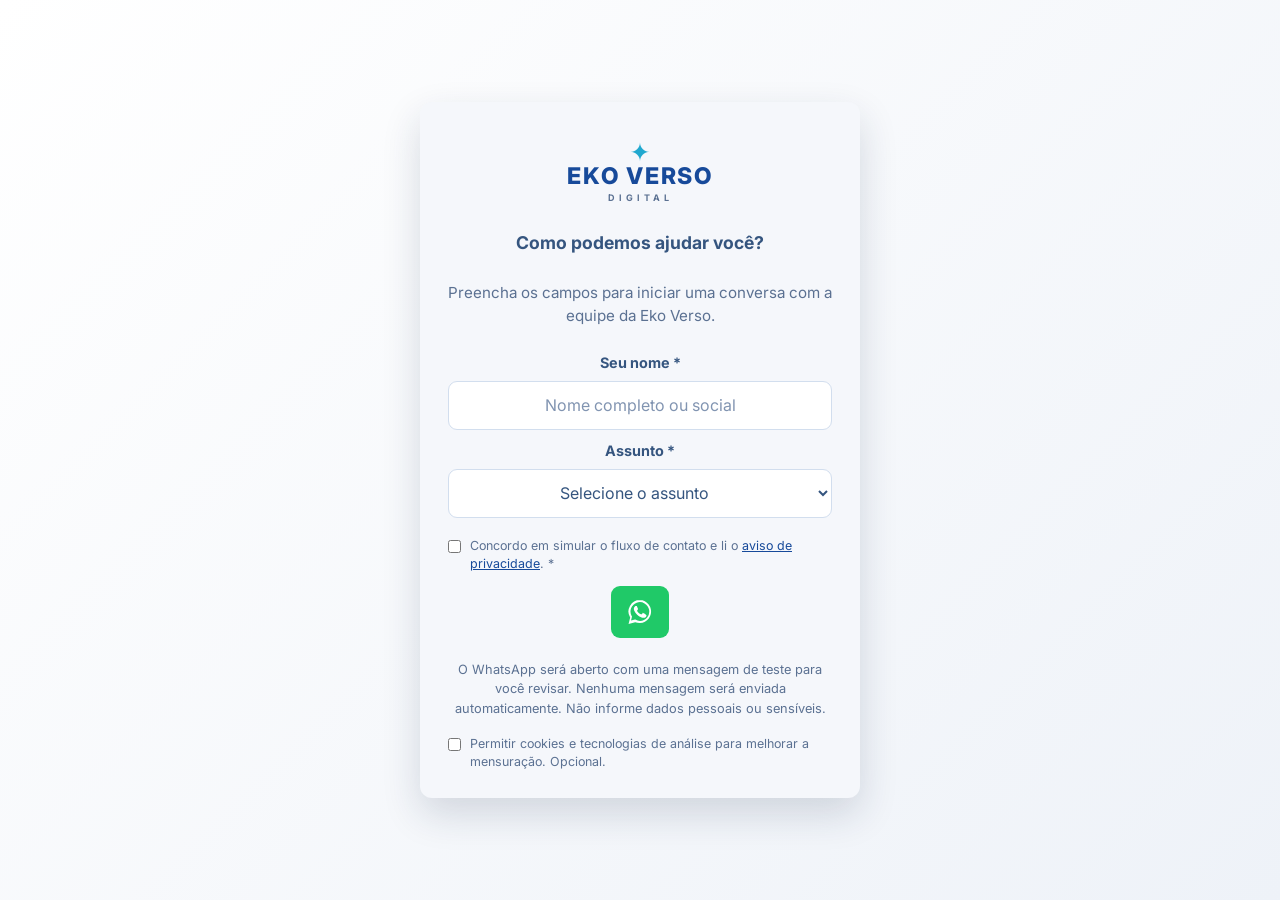
==== commit b6624761: "Mark demo lead name and subject as required" ====
--- a/modules/landing-pages-demo/index.html
+++ b/modules/landing-pages-demo/index.html
@@ -16,11 +16,11 @@
 <h1 id="form-title">Como podemos ajudar você?</h1>
 <p class="description">Preencha os campos para iniciar uma conversa com a equipe da Eko Verso.</p>
 <form id="lead-form" novalidate>
-<label for="lead-name">Seu nome</label><input id="lead-name" name="name" type="text" autocomplete="off" maxlength="80" placeholder="Nome completo ou social">
-<label for="lead-subject">Assunto</label><select id="lead-subject" name="subject">
+<label for="lead-name">Seu nome *</label><input id="lead-name" name="name" type="text" autocomplete="name" maxlength="80" placeholder="Nome completo ou social" required>
+<label for="lead-subject">Assunto *</label><select id="lead-subject" name="subject" required>
 <option value="">Selecione o assunto</option><option value="Presença digital">Presença digital</option><option value="Sites e landing pages">Sites e landing pages</option><option value="Google Ads">Google Ads</option><option value="Meta Ads">Meta Ads</option><option value="Mensuração e analytics">Mensuração e analytics</option><option value="Outras informações">Outras informações</option>
 </select>
-<label class="simulation-consent"><input id="consent" type="checkbox" required><span>Concordo em simular o fluxo de contato e li o <a href="#" id="privacy-link">aviso de privacidade</a>.</span></label>
+<label class="simulation-consent"><input id="consent" type="checkbox" required><span>Concordo em simular o fluxo de contato e li o <a href="#" id="privacy-link">aviso de privacidade</a>. *</span></label>
 <p id="form-error" class="feedback" role="status" aria-live="polite"></p>
 <button class="whatsapp-button" type="submit" aria-label="Continuar pelo WhatsApp"><svg viewBox="0 0 32 32" aria-hidden="true"><path fill="currentColor" d="M16.02 3.2a12.3 12.3 0 0 0-10.5 18.7L3.8 28.8l7.1-1.9a12.3 12.3 0 1 0 5.1-23.7Zm0 22.3c-1.8 0-3.5-.5-5-1.4l-.4-.2-4.2 1.1 1.1-4.1-.3-.4a10 10 0 1 1 8.8 5Zm5.5-7.5c-.3-.2-1.8-.9-2.1-1s-.5-.2-.7.2-.8 1-1 1.2-.4.2-.7.1a8.2 8.2 0 0 1-2.4-1.5 9 9 0 0 1-1.7-2.1c-.2-.3 0-.5.1-.6l.5-.6c.2-.2.2-.4.3-.6s0-.4 0-.6l-1-2.3c-.2-.6-.5-.5-.7-.5h-.6c-.2 0-.6.1-.9.4s-1.2 1.2-1.2 2.8 1.2 3.2 1.4 3.4c.2.2 2.4 3.7 5.8 5.1.8.4 1.4.5 1.9.7.8.2 1.5.2 2 .1.6-.1 1.8-.8 2.1-1.5s.3-1.4.2-1.5-.3-.2-.6-.4Z"/></svg></button>
 <p class="privacy">O WhatsApp será aberto com uma mensagem de teste para você revisar. Nenhuma mensagem será enviada automaticamente. Não informe dados pessoais ou sensíveis.</p>
--- a/modules/landing-pages-demo/styles.css
+++ b/modules/landing-pages-demo/styles.css
@@ -1,38 +1,21 @@
-:root{font-family:Inter,ui-sans-serif,system-ui,-apple-system,"Segoe UI",sans-serif;color:#315b91;background:#f4f7fb;color-scheme:light;font-synthesis:none;text-rendering:optimizeLegibility}
-*{box-sizing:border-box}
-html,body{min-height:100%;margin:0}
-body{background:linear-gradient(135deg,#f8fafc 0%,#edf2f8 100%);display:grid;place-items:center;padding:28px 18px}
-.page-shell{width:100%;max-width:520px}
-.contact-card{width:100%;padding:38px 28px 30px;background:#f4f7fb;border-radius:15px;box-shadow:0 16px 42px rgba(29,53,87,.14);text-align:center}
-.brand-mark{width:58px;height:58px;margin:0 auto 28px;background:#0750ad;color:#fff;display:flex;flex-direction:column;align-items:center;justify-content:center;gap:1px}
-.brand-symbol{font-size:22px;line-height:1}
-.brand-name{font-size:6px;font-weight:800;letter-spacing:.06em;color:#fff}
-h1{font-size:19px;line-height:1.35;margin:0 0 26px;color:#315b91;font-weight:750}
-.intro{font-size:15px;line-height:1.5;color:#56769e;margin:0 0 27px}
-#lead-form{display:flex;flex-direction:column;gap:10px;text-align:center}
-.field-label{font-size:14px;font-weight:700;color:#315b91;margin-top:1px}
-#lead-name,#lead-subject{width:100%;height:50px;border:1px solid #cbd9eb;border-radius:10px;background:#fff;color:#315b91;padding:0 15px;font:inherit;font-size:15px;text-align:center;outline:none}
-#lead-name::placeholder{color:#8198b8}
-#lead-name:focus,#lead-subject:focus{border-color:#5d91d5;box-shadow:0 0 0 3px rgba(66,133,210,.12)}
-#lead-subject{appearance:auto;cursor:pointer}
-.simulation-consent,.analytics-consent{display:flex;align-items:flex-start;gap:10px;text-align:left;font-size:13px;line-height:1.5;color:#56769e}
-.simulation-consent{margin:12px 0 2px}
-.simulation-consent input,.analytics-consent input{flex:0 0 auto;margin:3px 0 0;accent-color:#0750ad}
-.simulation-consent a{color:#315b91;text-decoration:underline}
-.whatsapp-button{width:58px;height:54px;align-self:center;border:0;border-radius:11px;background:#1fc66a;color:white;display:flex;align-items:center;justify-content:center;gap:8px;cursor:pointer;margin:3px auto 0;padding:0 14px;transition:filter .15s,transform .15s}
-.whatsapp-button svg{width:27px;height:27px;fill:currentColor;flex:0 0 auto}
-.whatsapp-button span{position:absolute;width:1px;height:1px;overflow:hidden;clip:rect(0,0,0,0);white-space:nowrap}
-.whatsapp-button:hover{filter:brightness(.96);transform:translateY(-1px)}
-.whatsapp-button:focus-visible{outline:3px solid rgba(31,198,106,.3);outline-offset:3px}
-.demo-note{font-size:12px;line-height:1.5;color:#6682a7;margin:24px 0 4px}
-.analytics-consent{margin-top:14px;color:#45658e}
-.error{min-height:0;margin:0;color:#b42318;font-size:13px;line-height:1.4}
-.error:empty{display:none}
-.error.success{color:#16834b}
-.page-foot{text-align:center;color:#8a9db7;font-size:11px;margin:18px 0 0}
-.modal{position:fixed;inset:0;background:rgba(12,25,43,.48);display:grid;place-items:center;padding:20px}
-.modal[hidden]{display:none}
-.modal-card{position:relative;width:min(100%,480px);padding:30px;border-radius:14px;background:#f4f7fb;color:#45658e;box-shadow:0 18px 50px rgba(0,0,0,.2);line-height:1.65}
-.modal-card h2{font-size:19px;color:#315b91}
-.close{position:absolute;right:12px;top:8px;background:none;border:0;color:#315b91;font-size:28px;cursor:pointer}
-@media(max-width:480px){body{padding:18px 14px}.contact-card{padding:30px 20px 24px}.intro{font-size:14px}}
+:root{--blue:#174a9a;--ink:#35557f;--muted:#5b7192;--line:#d2deee;--green:#20c968}
+*{box-sizing:border-box}html,body{margin:0;min-height:100%;font-family:Inter,system-ui,-apple-system,"Segoe UI",sans-serif;color:var(--ink)}
+body{min-height:100vh;background:linear-gradient(135deg,#fff 0%,#eef2f8 100%)}
+.landing{min-height:100vh;display:grid;place-items:center;padding:28px}
+.card{width:min(100%,440px);padding:38px 28px 26px;background:#f5f7fb;border-radius:12px;box-shadow:0 16px 38px rgba(22,44,74,.16);text-align:center}
+.brand{display:flex;flex-direction:column;justify-content:center;align-items:center;margin:0 auto 30px;text-decoration:none;color:var(--blue);line-height:1}
+.brand-symbol{font-size:25px;line-height:1;color:#20a8cf}.brand-name{font-size:23px;font-weight:800;letter-spacing:1.7px;color:#174a9a}.brand-subtitle{font-size:9px;font-weight:700;letter-spacing:4px;margin-top:5px;color:#5b7192}
+h1{font-size:1.1rem;line-height:1.3;margin:0 0 26px;color:#35557f;font-weight:700}.description{font-size:.95rem;line-height:1.55;color:var(--muted);margin:0 0 24px}
+#lead-form{display:grid;gap:10px;text-align:center}#lead-form>label:not(.simulation-consent):not(.analytics-consent){font-size:.9rem;font-weight:700;color:#35557f;margin-top:2px}
+#lead-name,#lead-subject{width:100%;min-height:49px;padding:12px 16px;border:1px solid var(--line);border-radius:9px;background:#fff;color:#35557f;font:inherit;text-align:center}
+#lead-name::placeholder{color:#8194b1}#lead-name:focus,#lead-subject:focus{outline:3px solid rgba(67,132,210,.2);border-color:var(--blue)}#lead-subject{appearance:auto;text-align-last:center}
+.simulation-consent,.analytics-consent{display:flex;align-items:flex-start;gap:9px;text-align:left;font-size:.78rem;line-height:1.5;color:#5b7192}
+.simulation-consent{margin-top:9px}.simulation-consent input,.analytics-consent input{flex:0 0 auto;margin:3px 0 0;accent-color:var(--blue)}.simulation-consent a{color:var(--blue);text-decoration:underline}
+.whatsapp-button{justify-self:center;width:58px;height:52px;border:0;border-radius:9px;background:var(--green);color:#fff;display:grid;place-items:center;cursor:pointer;margin-top:2px}
+.whatsapp-button:hover{background:#18b65a}.whatsapp-button:focus-visible{outline:3px solid #8bb8ec;outline-offset:3px}.whatsapp-button svg{width:30px;height:30px}
+.feedback{min-height:1.2em;margin:0;color:#a52b2b;font-size:.85rem}.feedback:empty{display:none}.feedback.success{color:#16834b}
+.privacy{font-size:.8rem;line-height:1.5;color:#5b7192;margin:12px 0 0}.analytics-consent{margin-top:7px}
+.modal{position:fixed;inset:0;background:rgba(12,25,43,.48);display:grid;place-items:center;padding:20px;z-index:50}.modal[hidden]{display:none}
+.modal-card{position:relative;width:min(100%,440px);padding:30px;border-radius:12px;background:#f5f7fb;color:#5b7192;box-shadow:0 18px 50px rgba(0,0,0,.2);line-height:1.6}.modal-card h2{font-size:1.1rem;color:#35557f;margin-top:0}
+.close{position:absolute;right:12px;top:8px;background:none;border:0;color:#35557f;font-size:28px;cursor:pointer}
+@media(max-width:480px){.landing{padding:16px}.card{padding:30px 20px 22px}}@media(prefers-reduced-motion:reduce){*,*::before,*::after{transition:none!important}}
